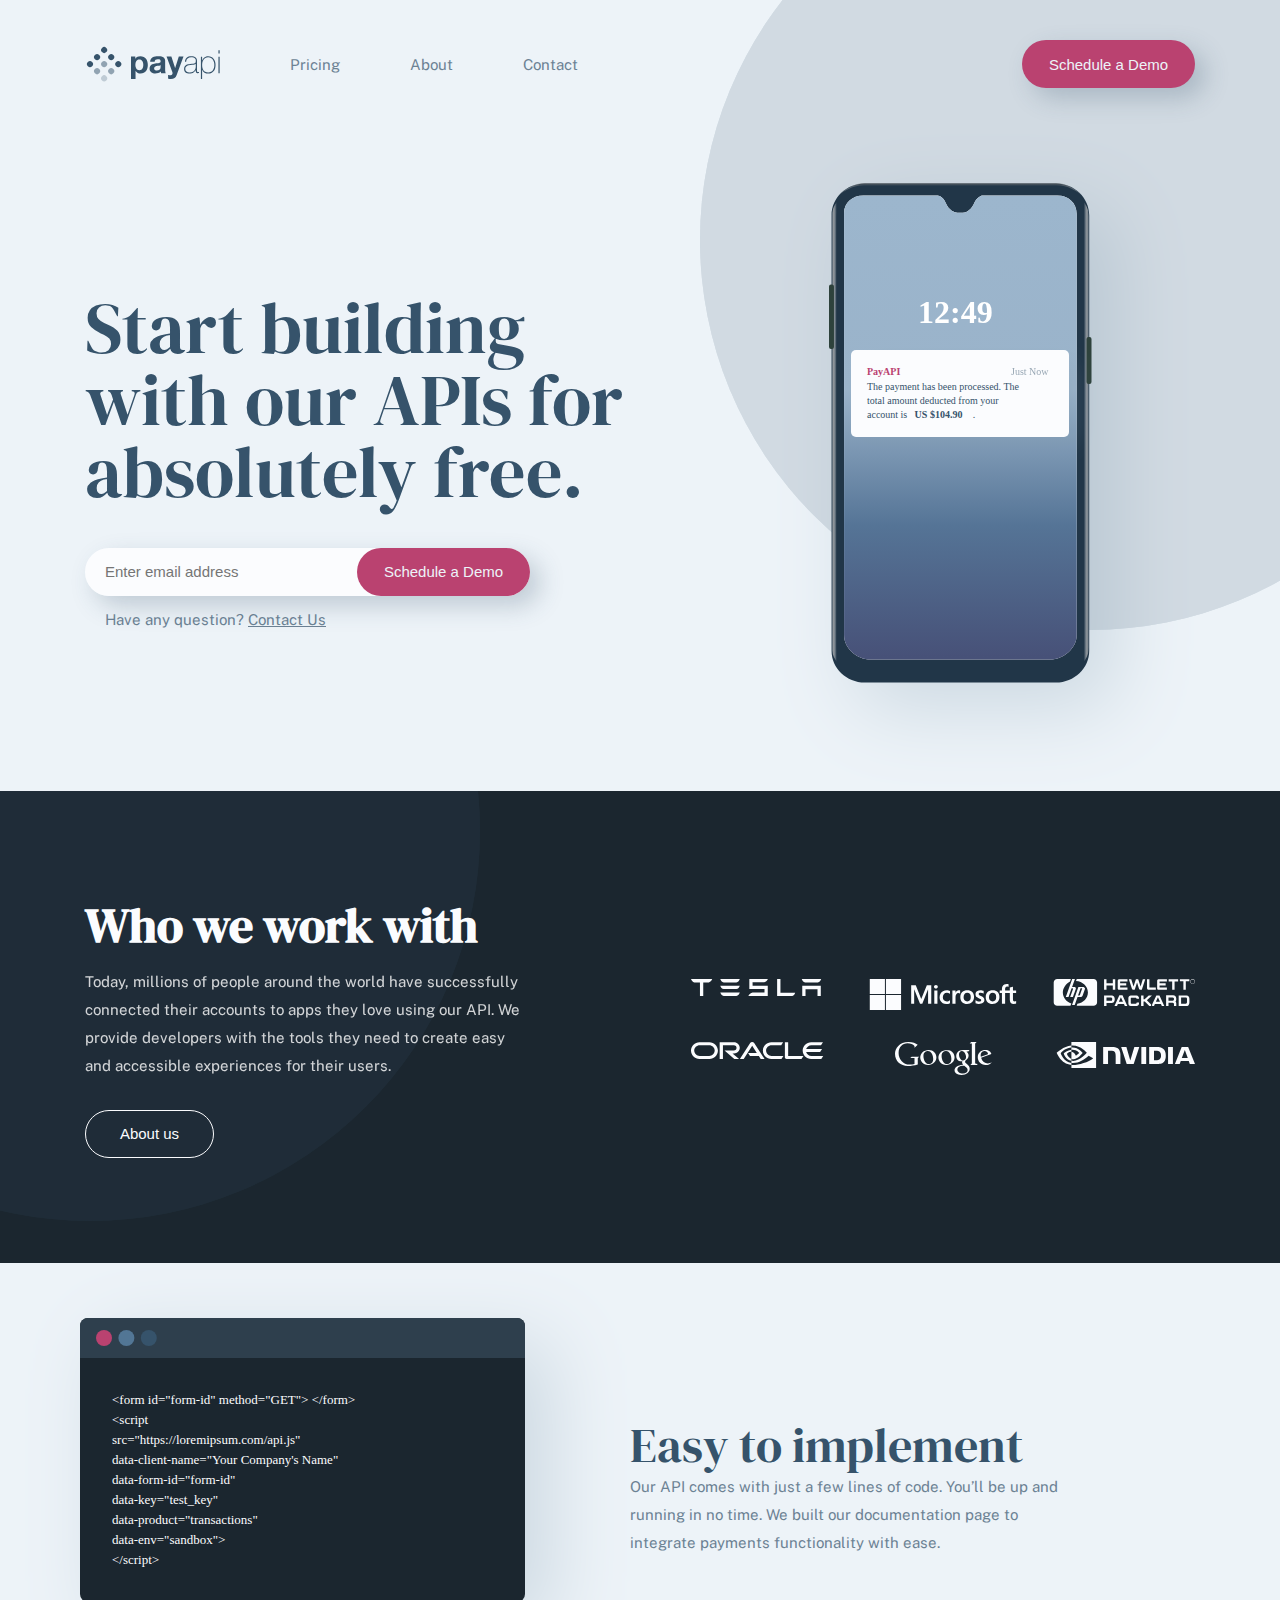
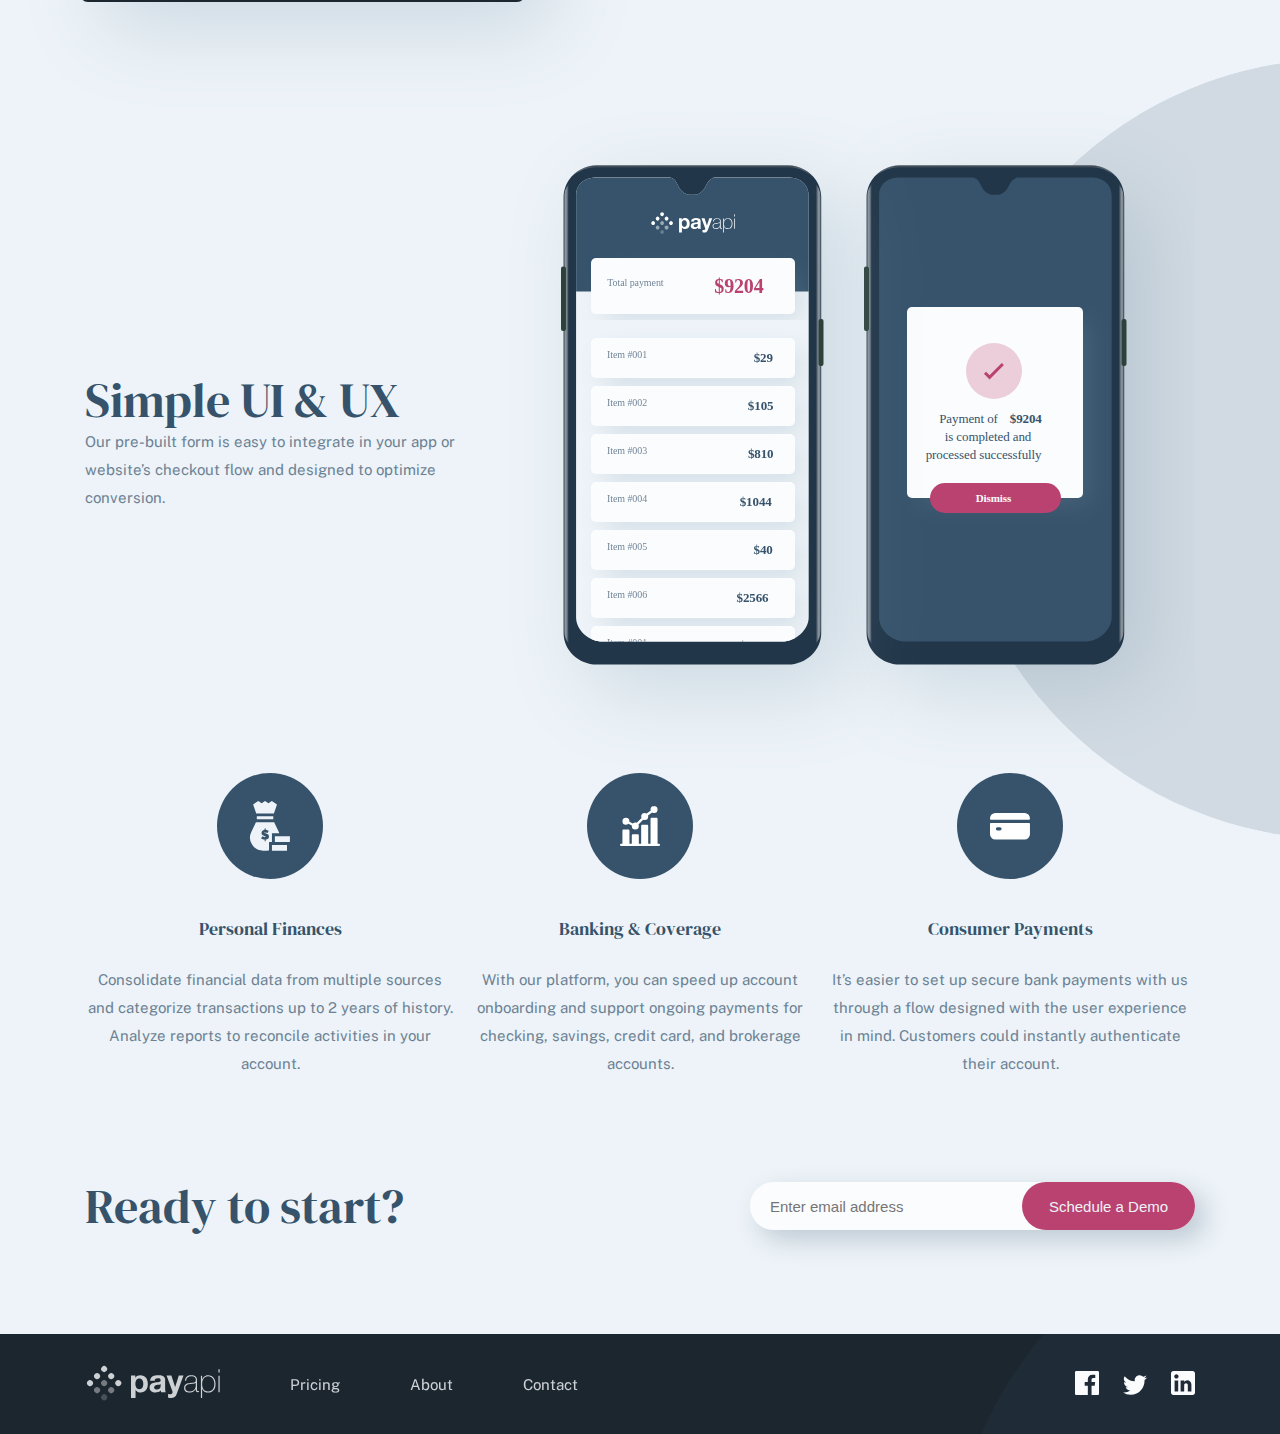
==== index.html @ 38588c0a "latest commit" ====
<!DOCTYPE html>
<html lang="en">
  <head>
    <meta charset="UTF-8" />
    <meta name="viewport" content="width=device-width, initial-scale=1.0" />

    <link rel="icon" type="image/png" sizes="32x32" href="favicon-32x32.png" />
    <link rel="stylesheet" href="index.css">

    <link rel="preconnect" href="https://fonts.gstatic.com">
    <link href="https://fonts.googleapis.com/css2?family=DM+Serif+Display&family=Public+Sans:wght@400;600&display=swap"
        rel="stylesheet">
    <link rel="stylesheet" href="https://pro.fontawesome.com/releases/v5.10.0/css/all.css"
        integrity="sha384-AYmEC3Yw5cVb3ZcuHtOA93w35dYTsvhLPVnYs9eStHfGJvOvKxVfELGroGkvsg+p" crossorigin="anonymous" />

    <title>Frontend Mentor | PayAPI Website Challenge</title>
  </head>
  <body>
    <header>
      <div class="navbar">
        <div class="container">
          <figure class="logo-img">
            <a href="index.html"><img src="/shared/desktop/logo.svg" alt="Payapi logo icon"></a>
          </figure>
          <div class="menu" id="menu">
            <nav>
              <ul>
                <li><a href="pricing.html">Pricing</a></li>
                <li><a href="about.html">About</a></li>
                <li><a href="contact.html">Contact</a></li>
              </ul>
            </nav>
            <button class="schedule-button">Schedule a Demo</button>
          </div>
          <div class="menu-button" id="menu-button"></div>
        </div>
      </div>
      <section class="hero">
        <div class="container">
          <div class="hero-text">
            <h1>Start building with our APIs for absolutely free.</h1>
            <div class="schedule-form">
              <input type="email" name="email-schedule" id="header-email-schedule-input" placeholder="Enter email address">
              <button class="schedule-button">Schedule a Demo</button>
            </div>
            <small>Have any question? <a href="contact.html">Contact Us</a></small>
          </div>
          <picture class="mobile-mockup-hero">
            <img src="/home/desktop/illustration-phone-mockup.svg">
          </picture>
        </div>
      </section>
    </header>
    <section class="references">
      <div class="container">
        <div class="references-description">
          <h2>Who we work with</h2>
          <p>
            Today, millions of people around the world have successfully connected
            their accounts to apps they love using our API. We provide developers
            with the tools they need to create easy and accessible experiences
            for their users.
          </p>
          <button class="about-us-button">
            About us
          </button>
        </div>
        <div class="enterprises-logos-container">
          <svg class="tesla-icon" width="131" height="17" xmlns="http://www.w3.org/2000/svg"><path d="M89.447.047v13.628h14.74c-.375 1.405-1.264 2.623-2.902 3.325h-15.16V.047h3.322zm-12.588 0c-.374 1.452-1.825 2.81-3.603 3.325H61.558l.047 3.372h15.16V17H57.347c.796-1.64 2.387-2.904 4.259-3.419H73.49V10.07H58.33V.047zM21.196 0v.047c-.371 1.503-1.623 2.912-3.386 3.381h-5.287l-.279.094V17H8.951V3.522l-.278-.094H3.386C1.67 3.052.37 1.55 0 .047L21.196 0zm108.586 6.744V17h-3.275v-6.837h-11.98V17h-3.275V6.744h18.53zM48.783 13.58c-.327 1.499-1.637 3.091-3.416 3.419H32.733c-1.778-.328-3.088-1.92-3.462-3.419zm0-6.884c-.327 1.499-1.637 3.09-3.416 3.419H32.733c-1.778-.375-3.088-1.92-3.462-3.419zM130.203 0c-.374 1.499-1.637 3.09-3.416 3.419h-12.634c-1.731-.375-3.041-1.92-3.416-3.419zm-81.42 0c-.327 1.499-1.637 3.09-3.416 3.419H32.733c-1.778-.375-3.088-1.92-3.462-3.419z" fill="#36536B" fill-rule="nonzero"/></svg>
          <svg width="148" height="31" xmlns="http://www.w3.org/2000/svg"><path class="logo" d="M15.922 16v15H.782V16h15.14zm16.149 0v15H16.93V16h15.14zm79.549-4.777c.457 0 .983.054 1.562.16.582.107 1.061.238 1.425.392l.05.021v2.858l-.13-.087a5.195 5.195 0 00-1.403-.642 5.593 5.593 0 00-1.607-.244c-.57 0-1.023.127-1.35.376-.323.248-.48.554-.48.936 0 .432.127.772.378 1.013.261.25.894.574 1.881.965 1.24.493 2.128 1.05 2.64 1.659.516.612.777 1.372.777 2.258 0 1.228-.486 2.232-1.444 2.985-.953.748-2.258 1.127-3.88 1.127-.525 0-1.13-.07-1.795-.205-.667-.135-1.232-.308-1.681-.512l-.049-.022v-3.014l.132.094a6.547 6.547 0 001.776.888c.639.208 1.222.313 1.733.313 1.38 0 2.05-.43 2.05-1.313 0-.31-.067-.561-.197-.745-.134-.187-.371-.38-.706-.572-.342-.195-.88-.443-1.603-.736-.86-.365-1.508-.723-1.928-1.065a3.28 3.28 0 01-.948-1.221c-.204-.465-.308-1.013-.308-1.63 0-1.187.482-2.168 1.431-2.916.944-.744 2.18-1.12 3.674-1.12zM137.763 5c.734 0 1.327.078 1.762.232l.055.02v2.656l-.117-.052a3.424 3.424 0 00-1.379-.31c-.623 0-1.111.198-1.453.586-.344.394-.519.983-.519 1.753v1.655h4.704V8.57l.059-.018 2.98-.9.106-.032v3.92h3.173v2.521h-3.172v6.205c0 .795.144 1.364.43 1.689.281.322.735.485 1.35.485.162 0 .373-.035.626-.105.25-.069.465-.161.637-.274l.13-.084v2.544l-.042.025c-.19.106-.51.206-.981.306a6.562 6.562 0 01-1.347.148c-2.62 0-3.95-1.409-3.95-4.189v-6.75h-4.703v10.622h-3.171V14.06h-2.21V11.54h2.21V9.72c0-.913.204-1.739.607-2.454a4.246 4.246 0 011.716-1.673c.733-.394 1.574-.593 2.5-.593zm-13.973 6.223c2.07 0 3.71.608 4.877 1.806 1.166 1.198 1.757 2.865 1.757 4.955 0 2.116-.63 3.833-1.873 5.102-1.243 1.27-2.953 1.913-5.082 1.913-2.043 0-3.694-.61-4.907-1.817-1.214-1.206-1.829-2.86-1.829-4.919 0-2.166.63-3.9 1.873-5.152 1.244-1.253 2.988-1.888 5.184-1.888zm-25.402 0c2.069 0 3.71.608 4.876 1.806 1.166 1.198 1.758 2.865 1.758 4.955 0 2.116-.63 3.833-1.873 5.102-1.243 1.27-2.953 1.913-5.082 1.913-2.043 0-3.694-.61-4.907-1.817-1.214-1.206-1.83-2.86-1.83-4.919 0-2.166.631-3.9 1.874-5.152 1.243-1.253 2.988-1.888 5.184-1.888zm-20.614 0c.56 0 1.148.062 1.75.186.606.123 1.093.286 1.45.483l.043.024V14.9l-.132-.094c-.95-.68-1.953-1.023-2.982-1.023-1.204 0-2.193.402-2.939 1.196-.748.797-1.127 1.876-1.127 3.208 0 1.324.364 2.376 1.082 3.126.716.748 1.703 1.128 2.932 1.128.443 0 .947-.097 1.501-.287a5.917 5.917 0 001.533-.788l.132-.095v2.833l-.042.023c-1.019.58-2.29.873-3.779.873-1.276 0-2.428-.277-3.425-.822a5.855 5.855 0 01-2.344-2.339c-.557-1.004-.839-2.144-.839-3.385 0-1.418.291-2.69.863-3.777a6.127 6.127 0 012.513-2.55c1.09-.6 2.372-.904 3.81-.904zm12.076.089c.523 0 .935.062 1.227.184l.05.021v3.117l-.13-.094c-.146-.103-.392-.201-.731-.292a3.724 3.724 0 00-.942-.136c-.833 0-1.515.355-2.026 1.056-.519.71-.781 1.648-.781 2.792v6.723h-3.133V11.54h3.133v2.276h.033c.293-.739.675-1.331 1.205-1.763a3.236 3.236 0 012.095-.741zm-21.42.228v13.143h-3.132V11.54h3.133zM46.77 6.343l5.458 13.622 5.624-13.622h4.425v18.34H59.08V10.57h-.103l-5.674 14.113h-2.267l-5.764-14.114h-.103v14.114h-3.005V6.343h4.605zm76.854 7.44c-1.134 0-2.033.382-2.673 1.136-.643.759-.97 1.85-.97 3.243 0 1.351.327 2.414.97 3.16.64.742 1.547 1.119 2.698 1.119 1.158 0 2.044-.37 2.633-1.098.593-.733.894-1.83.894-3.257 0-1.41-.32-2.492-.95-3.217-.627-.72-1.503-1.086-2.602-1.086zm-25.402 0c-1.134 0-2.033.382-2.672 1.136-.644.759-.97 1.85-.97 3.243 0 1.351.325 2.414.969 3.16.64.742 1.547 1.119 2.698 1.119 1.158 0 2.044-.37 2.632-1.098.594-.733.894-1.83.894-3.257 0-1.41-.32-2.492-.95-3.217-.627-.72-1.502-1.086-2.601-1.086zM15.922 0v15H.782V0h15.14zM32.07 0v15H16.93V0h15.14zm34.825 5.941c.543 0 1.001.178 1.362.53.362.353.546.782.546 1.276 0 .503-.189.929-.56 1.264-.37.334-.823.503-1.347.503-.525 0-.976-.17-1.341-.503a1.646 1.646 0 01-.554-1.264c0-.512.189-.945.56-1.29.369-.343.819-.516 1.334-.516z" fill="#36536B" fill-rule="nonzero"/></svg>
          <svg width="142" height="27" xmlns="http://www.w3.org/2000/svg"><path d="M69.493 16.373L74.305 27h-2.478l-.868-1.923h-6.086L64.015 27h-2.572l4.907-10.627h3.143zm50.612 0c1.715 0 3.191 1.202 3.191 3.366 0 1.923-.38 2.644-.953 3.126.762.384.953 1.297.953 1.922v2.211h-2.286v-1.922c0-.433-.477-1.203-1.43-1.203h-4.095V27h-2.382V16.373zm-29.566.01v3.984h1.046l4.138-3.984h3.234l-5.09 4.991 4.233 4.224v1.392h-1.808l-4.517-4.416H90.54v4.416h-2.427V16.383h2.427zm-31.815.006c1.282 0 3.04.815 3.04 3.835 0 2.973-1.616 3.787-3.041 3.787h-5.226v2.973h-2.423V16.389zm74.75.002c1.995 0 2.945 1.39 2.945 3.259v3.237c-.012 1.508-.265 4.094-2.992 4.094h-7.74v-10.59zm-26.99.003l4.797 10.585h-2.47l-.865-1.916h-6.067l-.854 1.916h-1.899v-1.485l4.225-9.1h3.133zm-22.863.006c1.518.047 2.418 1.627 2.418 2.536v.908H83.62c-.049-.479-.475-1.195-.854-1.195h-4.175c-.947 0-.805.956-.805.956v4.21c0 .766.474.957.759.957h4.126c.9 0 .997-.765.997-1.244h2.37v.957c0 1.58-1.09 2.488-2.417 2.488h-5.787c-1.803 0-2.467-1.388-2.467-2.488v-5.598c0-1.195 1.28-2.487 2.419-2.487zM40.52 0c1.97 0 3.567 1.58 3.567 3.57v19.72a3.6 3.6 0 01-1.046 2.539 3.537 3.537 0 01-2.52 1.044H23.662l.718-2.17c5.98-.888 10.545-5.597 10.545-11.273 0-6.106-5.283-11.094-11.929-11.409L23.76 0h16.76zM17.886 0l-.855 2.4c-4.115 2.205-7.199 6.638-7.199 11.03 0 4.998 3.55 9.408 8.488 11.01l-.861 2.433H4.252c-1.965 0-3.558-1.625-3.558-3.61V3.598C.693 1.614 2.285.004 4.252.001h13.634zm11.91 7.902c1.328 0 2.705.698 1.993 2.605l-2.041 5.677c-.38 1.07-.712 1.815-2.706 1.815h-2.495L21.727 26H19.02l6.36-18.098zm103.062 10.694h-4.75v6.18h4.56c.854 0 1.329-.814 1.329-1.724v-3.02c.049-.669-.426-1.436-1.14-1.436zm-64.937-.252l-2.048 4.52h4.049l-2.001-4.52zm36.997.014l-2.042 4.502h4.074l-2.032-4.502zm-46.907.236h-4.514v3.212h4.656c1.046 0 1.046-1.102 1.046-1.581v-.07c-.003-.512-.054-1.56-1.188-1.56zm61.568-.009h-4.095v3.077h4.382c.905 0 1.143-1.106 1.143-1.634 0-.53-.238-1.443-1.43-1.443zM21.934 0l-2.838 7.947h1.609c1.655 0 2.507.696 2.081 2.086-.426 1.39-2.838 7.969-2.838 7.969h-2.79l2.79-7.784c.094-.464.094-.88-.472-.88h-.852l-3.121 8.664h-2.697V18L19.191 0h2.743zM28.8 9.298h-1.187l-2.574 7.305h1.197c.475 0 .712-.512.76-.791.003-.017.012-.051.028-.102l.063-.198c.146-.442.447-1.301.77-2.213l.177-.5c.505-1.419 1.003-2.803 1.003-2.803.142-.372.19-.698-.237-.698zM78.28.156l2.241 7.264L82.904.204h2.287l2.382 7.216 2.24-7.264h2.43l-3.43 10.632h-1.43c-.715-.001-1.405-1.083-1.549-1.612L84.048 3.62l-2.335 7.168h-1.477c-.715 0-1.335-1.106-1.478-1.635L75.85.156h2.43zm58.079.002V2.37h-3.548v8.413h-2.428V2.37h-3.5V.158h9.476zM74.48.167v2.21h-7.325v1.968h6.088v2.208h-6.088v2.016h7.325v2.207h-8.228c-.952 0-1.522-.768-1.522-1.392V1.751c0-.96.57-1.584 1.664-1.584h8.086zm50.658-.002v2.21h-3.545v8.401h-2.425V2.375h-3.497V.165h9.467zm-11.244.006v2.206h-7.32v1.967h6.084V6.55h-6.084v2.015h7.32v2.206h-8.223c-.952 0-1.522-.767-1.522-1.391V1.755c0-.96.57-1.584 1.664-1.584h8.08zM53.497.174v4.17h6.319V.175h2.423v10.595h-2.423v-4.22h-6.32v4.22h-2.422V.174h2.423zm42.929.004V8.56h6.41v2.204h-7.123c-1.092 0-1.71-.766-1.71-1.58V.177h2.423zm43.216-.084c.627-.01 1.23.24 1.669.692.458.462.689 1.021.689 1.677.01.634-.24 1.243-.69 1.686a2.26 2.26 0 01-1.668.699 2.244 2.244 0 01-1.665-.699 2.317 2.317 0 01-.683-1.686 2.3 2.3 0 01.69-1.677 2.255 2.255 0 011.658-.692zm.001.32c-.56 0-1.036.2-1.431.602-.394.399-.59.881-.59 1.446-.01.546.202 1.073.587 1.457a1.93 1.93 0 001.433.602c.54.009 1.06-.21 1.434-.602.394-.402.59-.887.59-1.457 0-.565-.196-1.047-.59-1.446a1.941 1.941 0 00-1.433-.602z" fill="#36536B" fill-rule="nonzero"/></svg>
          <svg class="oracle-icon" width="133" height="17" xmlns="http://www.w3.org/2000/svg"><path d="M57.081 11.06h8.737l-4.62-7.351-8.479 13.29h-3.858L59.174 1.036A2.445 2.445 0 0161.198 0c.802 0 1.55.376 1.984 1.008L73.536 17h-3.859l-1.82-2.97H59.01l-1.93-2.97zm40.084 2.97V.16h-3.274v15.226c0 .417.163.82.475 1.129.313.309.734.484 1.196.484h14.933l1.93-2.97h-15.26zM42.99 11.543c3.18 0 5.762-2.54 5.762-5.684 0-3.145-2.582-5.698-5.762-5.698H28.665V17h3.273V3.131h10.835a2.734 2.734 0 012.745 2.729 2.733 2.733 0 01-2.745 2.727l-9.231-.013L43.317 17h4.756l-6.577-5.456h1.495zM8.514 17C3.814 17 0 13.237 0 8.587S3.814.161 8.514.161h9.896c4.701 0 8.513 3.776 8.513 8.426S23.11 17 18.41 17H8.514zm9.676-2.97c3.045 0 5.512-2.433 5.512-5.443s-2.467-5.456-5.512-5.456H8.733c-3.044 0-5.511 2.446-5.511 5.456 0 3.01 2.467 5.443 5.511 5.443h9.457zM80.37 17c-4.7 0-8.519-3.763-8.519-8.413S75.67.161 80.371.161h11.754l-1.917 2.97h-9.62c-3.043 0-5.516 2.446-5.516 5.456 0 3.01 2.473 5.443 5.516 5.443h11.808L90.466 17H80.371zm40.044-2.97c-2.513 0-4.647-1.666-5.299-3.965h13.996l1.929-2.97h-15.925c.652-2.284 2.786-3.964 5.3-3.964h9.606l1.943-2.97h-11.767c-4.702 0-8.52 3.776-8.52 8.426s3.818 8.412 8.52 8.412h10.096l1.929-2.97h-11.808z" fill="#36536B" fill-rule="nonzero"/></svg>
          <svg class="google-icon" width="97" height="33" xmlns="http://www.w3.org/2000/svg"><path d="M74.618 8l-1.331 1.376h-1.77c1.45 1.274 2.086 2.635 2.086 4.217 0 2.306-1.259 3.462-2.15 4.243-.163.15-.598.462-.85.736-.142.168-.531.613-.531 1.285 0 .47.151.869.931 1.496 2.654 2.055 3.702 3.246 3.702 5.42 0 3.085-2.836 6.227-8.313 6.227-4.625 0-6.827-2.338-6.827-4.714 0-2.713 2.434-5.238 8.49-5.619-.64-.75-.942-1.237-.942-2.104.001-.589.244-1.197.244-1.197h-.89c-3.52 0-5.226-2.777-5.226-5.238C61.241 10.895 63.635 8 68.06 8h6.558zM68.59 23.664c-4.543.065-6.2 1.836-6.2 3.894 0 2.485 2.417 4.006 5.579 4.006 2.88 0 4.658-1.554 4.658-3.535 0-1.442-.808-2.25-2.103-3.31-.557-.439-1.353-1.027-1.353-1.027s-.243-.028-.58-.028zM13.512 0c4.22 0 7.172 1.284 9.21 2.636L19.5 5.794V3.891c-1.719-1.527-3.64-2.623-6.942-2.623-5.219 0-8.96 3.966-8.96 9.621 0 5.766 4.136 11.67 11.172 11.67 1.736 0 3.406-.23 4.729-.646V16.08h-4.24l1.42-1.38h7.56l-1.113 1.09c-.206.186-.344.398-.344.706v6.027C19.25 23.485 16.197 24 12.757 24 5.66 24 .015 19.425.015 11.83.015 6.492 4.249 0 13.512 0zm20.227 8c4.6.001 7.658 3.606 7.658 7.318 0 3.985-3.129 7.682-8.23 7.682-5.302 0-7.919-4.014-7.919-7.394C25.248 11.69 28.497 8 33.74 8zm47.873-8l-1.16 1.14a.878.878 0 00-.306.69v19.09c0 .41.295.831.79.89l1.844.227-.98.963h-6.425l1.177-1.154c.193-.197.283-.388.283-.669V1.403h-2.13L76.132 0h5.48zm8.66 8c3.852 0 5.528 1.987 6.123 3.96L86.1 15.833c.983 3.597 3.792 5.554 6.706 5.554 1.534 0 2.688-.436 4.103-1.1-.75.933-1.776 1.676-2.844 2.134-.995.425-2.057.579-3.346.579-5.172 0-7.94-3.978-7.94-7.798C82.78 10.576 86.638 8 90.27 8zM51.906 8c4.6.001 7.658 3.606 7.658 7.318 0 3.985-3.13 7.682-8.23 7.682-5.302 0-7.919-4.014-7.919-7.394C43.416 11.69 46.665 8 51.907 8zM32.87 9.076c-.6 0-1.514.114-2.49.715-1.194.802-1.952 1.891-1.952 4.122 0 2.24.79 4.533 1.597 5.766.918 1.34 2.143 2.36 3.897 2.36h.069c.684-.015 4.221-.29 4.221-5.017 0-3.308-1.646-7.946-5.342-7.946zm18.168 0c-.6 0-1.515.114-2.49.715-1.194.802-1.952 1.891-1.952 4.122 0 2.24.79 4.533 1.597 5.766.917 1.34 2.143 2.36 3.897 2.36h.069c.684-.015 4.221-.29 4.221-5.017 0-3.308-1.646-7.946-5.342-7.946zm15.801-.047c-1.547 0-2.848 1.2-2.848 3.458 0 2.5 1.17 4.603 2.348 5.392.53.375 1.157.526 1.68.526 1.067 0 3.04-.718 3.04-3.344 0-2.432-1.254-4.398-2.039-5.13-.708-.609-1.378-.902-2.18-.902zm22.758.03c-1.288 0-3.9.898-3.9 4.26 0 .801.172 1.543.172 1.543l6.328-2.382c.503-.185.758-.384.758-.762 0-1.168-1.41-2.66-3.358-2.66z" fill="#36536B" fill-rule="nonzero"/></svg>
          <svg width="139" height="26" xmlns="http://www.w3.org/2000/svg"><path d="M40.086 0v26H15.427v-3.053c.522.058 1.043.087 1.594.087 5.708 0 15.777-2.908 20.095-6.525-.638-.637-3.724-2.098-4.477-2.706-4.55 3.907-9.243 7.22-15.734 7.22-.493 0-1-.044-1.492-.101v-2.17c.594.1 1.188.158 1.796.158 6.969 0 13.662-8.13 13.662-8.13s-5.838-7.626-14.777-7.322l-.696.043V0h24.688zM15.413 3.501l-.001 1.909-.014.001v.001l-.37.034c-6.73.69-10.15 5.567-10.275 5.748-.003.005 2.706 8.744 10.645 9.728v2.025C4.576 21.934.722 10.794.722 10.794s6.81-6.656 14.69-7.293zM90.19 5.03V22h-4.854V5.029h4.854zm9.78 0c3.876 0 6.47.46 8.249 2.833 1.005 1.323 1.574 3.452 1.574 5.84 0 2.603-.67 4.99-1.72 6.069C106.6 21.31 105.23 22 101.033 22h-7.87V5.029zm-29.558 0l3.877 13.447L78.341 5.03h4.955L77.699 22h-6.995L65.165 5.029h5.247zm46.508 0V22h-4.854V5.029h4.854zM56.07 5c4.16.03 8.351 1.013 8.351 7.607v9.378h-4.751v-7.752c0-2.374-.306-3.682-1.079-4.488-.597-.633-1.472-.935-2.725-.935l-3.819-.014v13.189h-4.897V5zm76.094.028L139 21.97h-5.203l-1.02-2.991h-8.016l-1.079 3.006h-4.78l6.777-16.957h6.486zM15.398 7.755v2.026h-.014c-2.507-.304-4.477 2.04-4.477 2.04l.008.027c.106.351 1.272 3.978 4.483 5.066v1.852c-5.998-1.071-7.664-7.307-7.664-7.307l.07-.074.089-.089c.663-.656 3.376-3.091 7.505-3.54zm84.659.956h-2.084v9.65h2.084c3.031 0 4.984-1.352 4.984-4.832 0-3.48-1.953-4.818-4.984-4.818zm-73.315 2.198l-.019.027-.099.131c-.743.976-4.891 6.15-9.313 6.15-.652 0-1.29-.1-1.898-.303V9.795c2.506.304 3.013 1.404 4.506 3.907l3.346-2.807s-2.448-3.198-6.563-3.198a9.832 9.832 0 00-1.304.058V5.412h.015l-.001-.002.334-.019c.116-.005.232-.009.348-.009 6.432-.202 10.648 5.527 10.648 5.527zm102.085-2.788l-3.032 7.94h5.976l-2.944-7.94z" fill="#36536B" fill-rule="nonzero"/></svg>
        </div>
      </div>
    </section>
    <main>
      <div class="container">
        <div class="easy-to-implement-container">
          <figure class="easy-to-implement-img">
            <img  class="easy-to-implement-img" src="/home/desktop/illustration-easy-to-implement.svg">
          </figure>
          <div class="easy-to-implement-description">
            <h2>Easy to implement</h2>
            <p>
              Our API comes with just a few lines of code. You’ll be up and running in
              no time. We built our documentation page to integrate payments functionality
              with ease.
            </p>
          </div>
        </div>
        <div class="simple-ui-container">
          <div class="simple-ui-description">
            <h2>
              Simple UI & UX
            </h2>
            <p>
              Our pre-built form is easy to integrate in your app or website’s checkout
              flow and designed to optimize conversion.
            </p>
          </div>
          <figure class="simple-ui-img">
            <img src="/home/desktop/illustration-simple-ui.svg">
          </figure>
        </div>
        <div class="perks-container">
          <div class="perk">
            <img src="/home/desktop/icon-personal-finances.svg">
            <h3><small>Personal Finances</small></h3>
            <p>
              Consolidate financial data from multiple sources and categorize transactions up to
              2 years of history. Analyze reports to reconcile activities in your account.
            </p>
          </div>
          <div class="perk">
            <img src="/home/desktop/icon-banking-and-coverage.svg">
            <h3><small>Banking & Coverage</small></h3>
            <p>
              With our platform, you can speed up account onboarding and support ongoing payments
              for checking, savings, credit card, and brokerage accounts.
            </p>
          </div>
          <div class="perk">
            <img src="/home/desktop/icon-consumer-payments.svg">
            <h3><small>Consumer Payments</small></h3>
            <p>
              It’s easier to set up secure bank payments with us through a flow designed with the
              user experience in mind. Customers could instantly authenticate their account.
            </p>
          </div>
        </div>
        <div class="ready-to-start-container">
          <h2>
            Ready to start?
          </h2>
          <div class="schedule-form">
            <input type="email" name="email-schedule" id="main-email-schedule-input" placeholder="Enter email address">
            <button class="schedule-button">Schedule a Demo</button>
          </div>
        </div>
      </div>
    </main>
    <footer>
      <div class="container">
        <a href="index.html"><svg width="135" height="38" xmlns="http://www.w3.org/2000/svg"><g fill="#36536B" fill-rule="evenodd"><path d="M50.544 33.934v-7.84h.064a5.36 5.36 0 002.128 1.84c.864.416 1.808.624 2.832.624 1.216 0 2.277-.235 3.184-.704a6.738 6.738 0 002.272-1.888 8.147 8.147 0 001.36-2.72 11.37 11.37 0 00.448-3.2c0-1.173-.15-2.299-.448-3.376-.299-1.077-.757-2.021-1.376-2.832a6.937 6.937 0 00-2.336-1.952c-.939-.49-2.059-.736-3.36-.736-1.024 0-1.963.203-2.816.608-.853.405-1.557 1.056-2.112 1.952h-.064v-2.112H46v22.336h4.544zm3.808-8.768c-.725 0-1.344-.15-1.856-.448a3.595 3.595 0 01-1.232-1.168 5.044 5.044 0 01-.672-1.68 9.192 9.192 0 01-.208-1.952c0-.683.064-1.344.192-1.984a4.98 4.98 0 01.656-1.696c.31-.49.715-.89 1.216-1.2.501-.31 1.125-.464 1.872-.464.725 0 1.339.155 1.84.464.501.31.912.715 1.232 1.216.32.501.55 1.072.688 1.712.139.64.208 1.29.208 1.952 0 .661-.064 1.312-.192 1.952-.128.64-.347 1.2-.656 1.68-.31.48-.715.87-1.216 1.168-.501.299-1.125.448-1.872.448zm15.882 3.392c1.024 0 2.027-.15 3.008-.448a5.921 5.921 0 002.56-1.568 6.52 6.52 0 00.32 1.6h4.608c-.213-.341-.363-.853-.448-1.536a17.288 17.288 0 01-.128-2.144v-8.608c0-1.003-.224-1.808-.672-2.416a4.603 4.603 0 00-1.728-1.424 7.733 7.733 0 00-2.336-.688 18.543 18.543 0 00-2.528-.176c-.917 0-1.83.09-2.736.272a7.809 7.809 0 00-2.448.912 5.448 5.448 0 00-1.792 1.696c-.47.704-.736 1.59-.8 2.656h4.544c.085-.896.384-1.536.896-1.92.512-.384 1.216-.576 2.112-.576.405 0 .784.027 1.136.08.352.053.661.16.928.32s.48.384.64.672c.16.288.24.677.24 1.168.021.47-.117.827-.416 1.072-.299.245-.704.432-1.216.56-.512.128-1.099.224-1.76.288-.661.064-1.333.15-2.016.256-.683.107-1.36.25-2.032.432a5.735 5.735 0 00-1.792.816c-.523.363-.95.848-1.28 1.456-.33.608-.496 1.381-.496 2.32 0 .853.144 1.59.432 2.208a4.17 4.17 0 001.2 1.536c.512.405 1.11.704 1.792.896a8.127 8.127 0 002.208.288zm1.696-3.008c-.363 0-.715-.032-1.056-.096a2.566 2.566 0 01-.896-.336 1.717 1.717 0 01-.608-.656c-.15-.277-.224-.619-.224-1.024 0-.427.075-.779.224-1.056.15-.277.347-.507.592-.688a2.98 2.98 0 01.864-.432c.33-.107.667-.192 1.008-.256.363-.064.725-.117 1.088-.16.363-.043.71-.096 1.04-.16.33-.064.64-.144.928-.24.288-.096.528-.23.72-.4v1.696c0 .256-.027.597-.08 1.024a3.428 3.428 0 01-.432 1.264c-.235.416-.597.773-1.088 1.072-.49.299-1.184.448-2.08.448zm13.962 8.384c1.557 0 2.773-.288 3.648-.864.874-.576 1.557-1.536 2.048-2.88L98.5 11.598h-4.704L90.18 22.926h-.064l-3.744-11.328H81.54l5.792 15.52c.128.32.192.661.192 1.024 0 .49-.144.939-.432 1.344-.288.405-.731.64-1.328.704-.448.021-.896.01-1.344-.032-.448-.043-.886-.085-1.312-.128v3.744c.469.043.933.08 1.392.112.458.032.922.048 1.392.048zm18.698-5.408c.789 0 1.514-.096 2.176-.288a6.581 6.581 0 001.776-.8c.522-.341.965-.73 1.328-1.168.362-.437.64-.901.832-1.392h.064v.864c0 .341.026.656.08.944.053.288.154.539.304.752.149.213.368.384.656.512.288.128.677.192 1.168.192.34 0 .672-.043.992-.128V26.99a5.835 5.835 0 01-.896.096c-.278 0-.491-.059-.64-.176a.961.961 0 01-.32-.464 2.357 2.357 0 01-.112-.64c-.011-.235-.016-.47-.016-.704v-9.568c0-1.259-.454-2.277-1.36-3.056-.907-.779-2.352-1.168-4.336-1.168-1.984 0-3.515.453-4.592 1.36-1.078.907-1.66 2.267-1.744 4.08h1.216c.085-1.472.58-2.57 1.488-3.296.906-.725 2.096-1.088 3.568-1.088.832 0 1.536.085 2.112.256.576.17 1.045.405 1.408.704.362.299.629.64.8 1.024.17.384.256.8.256 1.248 0 .576-.032 1.056-.096 1.44a1.64 1.64 0 01-.48.944c-.256.245-.635.437-1.136.576-.502.139-1.19.24-2.064.304l-1.888.16c-.662.064-1.35.17-2.064.32-.715.15-1.366.4-1.952.752a4.367 4.367 0 00-1.456 1.44c-.384.608-.576 1.392-.576 2.352 0 1.579.48 2.747 1.44 3.504.96.757 2.314 1.136 4.064 1.136zm.032-1.056c-1.344 0-2.4-.293-3.168-.88-.768-.587-1.152-1.488-1.152-2.704 0-.768.149-1.392.448-1.872.298-.48.688-.859 1.168-1.136a5.213 5.213 0 011.616-.592 20.778 20.778 0 011.792-.272l2.048-.192a16.93 16.93 0 002.032-.288c.608-.128 1.06-.373 1.36-.736v3.072c0 .213-.06.624-.176 1.232-.118.608-.39 1.237-.816 1.888-.427.65-1.046 1.227-1.856 1.728-.811.501-1.91.752-3.296.752zm12.49 6.56v-9.312h.063c.491 1.344 1.27 2.315 2.336 2.912 1.067.597 2.283.896 3.648.896 1.26 0 2.352-.213 3.28-.64a6.254 6.254 0 002.304-1.776c.608-.757 1.062-1.659 1.36-2.704.3-1.045.448-2.197.448-3.456 0-1.152-.149-2.25-.448-3.296-.298-1.045-.752-1.963-1.36-2.752a6.651 6.651 0 00-2.304-1.888c-.928-.47-2.02-.704-3.28-.704-.896 0-1.69.139-2.384.416a6.39 6.39 0 00-1.776 1.04c-.49.416-.885.87-1.184 1.36-.298.49-.512.939-.64 1.344h-.064v-3.776h-1.216V34.03h1.216zm6.047-6.56c-1.152 0-2.117-.208-2.896-.624a5.008 5.008 0 01-1.856-1.664c-.458-.693-.784-1.493-.976-2.4a13.637 13.637 0 01-.288-2.832c0-.981.107-1.925.32-2.832a7.152 7.152 0 011.04-2.416 5.407 5.407 0 011.872-1.696c.768-.427 1.696-.64 2.784-.64 1.11 0 2.054.219 2.832.656a5.599 5.599 0 011.904 1.728c.491.715.854 1.525 1.088 2.432.235.907.352 1.83.352 2.768 0 1.024-.122 1.99-.368 2.896-.245.907-.618 1.701-1.12 2.384a5.487 5.487 0 01-1.92 1.632c-.778.405-1.7.608-2.768.608zm11.498-18.88V5.294h-1.216V8.59h1.216zm0 19.552V11.694h-1.216v16.448h1.216z" fill-rule="nonzero"/><g><circle transform="rotate(45 19.142 5)" cx="19.142" cy="5" r="3"/><circle transform="rotate(45 26.213 12.071)" cx="26.213" cy="12.071" r="3"/><circle transform="rotate(45 33.284 19.142)" cx="33.284" cy="19.142" r="3"/><circle transform="rotate(45 12.071 12.071)" cx="12.071" cy="12.071" r="3"/><circle opacity=".5" transform="rotate(45 19.142 19.142)" cx="19.142" cy="19.142" r="3"/><circle opacity=".5" transform="rotate(45 26.213 26.213)" cx="26.213" cy="26.213" r="3"/><circle transform="rotate(45 5 19.142)" cx="5" cy="19.142" r="3"/><circle opacity=".5" transform="rotate(45 12.071 26.213)" cx="12.071" cy="26.213" r="3"/><circle opacity=".25" transform="rotate(45 19.142 33.284)" cx="19.142" cy="33.284" r="3"/></g></g></svg></a>      <nav>
          <ul>
            <li><a href="pricing.html">Pricing</a></li>
            <li><a href="about.html">About</a></li>
            <li><a href="contact.html">Contact</a></li>
          </ul>
        </nav>
        <div class="social-links">
          <a class="social-link-icon">
            <svg width="24" height="24" xmlns="http://www.w3.org/2000/svg"><path d="M22.675 0H1.325C.593 0 0 .593 0 1.325v21.351C0 23.407.593 24 1.325 24H12.82v-9.294H9.692v-3.622h3.128V8.413c0-3.1 1.893-4.788 4.659-4.788 1.325 0 2.463.099 2.795.143v3.24l-1.918.001c-1.504 0-1.795.715-1.795 1.763v2.313h3.587l-.467 3.622h-3.12V24h6.116c.73 0 1.323-.593 1.323-1.325V1.325C24 .593 23.407 0 22.675 0z" fill="#FBFCFE" fill-rule="nonzero"/></svg>
          </a>
          <a class="social-link-icon">
            <svg width="24" height="20" xmlns="http://www.w3.org/2000/svg"><path d="M24 2.557a9.83 9.83 0 01-2.828.775A4.932 4.932 0 0023.337.608a9.864 9.864 0 01-3.127 1.195A4.916 4.916 0 0016.616.248c-3.179 0-5.515 2.966-4.797 6.045A13.978 13.978 0 011.671 1.149a4.93 4.93 0 001.523 6.574 4.903 4.903 0 01-2.229-.616c-.054 2.281 1.581 4.415 3.949 4.89a4.935 4.935 0 01-2.224.084 4.928 4.928 0 004.6 3.419A9.9 9.9 0 010 17.54a13.94 13.94 0 007.548 2.212c9.142 0 14.307-7.721 13.995-14.646A10.025 10.025 0 0024 2.557z" fill="#FBFCFE" fill-rule="nonzero"/></svg>
          </a>
          <a class="social-link-icon">
            <svg width="24" height="24" xmlns="http://www.w3.org/2000/svg"><path d="M21.6 0H2.4C1.08 0 0 1.08 0 2.4v19.2C0 22.92 1.08 24 2.4 24h19.2c1.32 0 2.4-1.08 2.4-2.4V2.4C24 1.08 22.92 0 21.6 0zM7.2 20.4H3.6V9.6h3.6v10.8zM5.4 7.56c-1.2 0-2.16-.96-2.16-2.16 0-1.2.96-2.16 2.16-2.16 1.2 0 2.16.96 2.16 2.16 0 1.2-.96 2.16-2.16 2.16zm15 12.84h-3.6v-6.36c0-.96-.84-1.8-1.8-1.8-.96 0-1.8.84-1.8 1.8v6.36H9.6V9.6h3.6v1.44c.6-.96 1.92-1.68 3-1.68 2.28 0 4.2 1.92 4.2 4.2v6.84z" fill="#FFF" fill-rule="nonzero"/></svg>
          </a>
        </div>
      </div>
    </footer>
    <script src="index.js"></script>
  </body>

</html>
---- index.css ----
*{
  margin: 0;
  padding: 0;
  box-sizing: border-box;
}

*:focus {
  outline: none;
}

/* main page */

body {
  font-family: 'Public Sans', sans-serif;
  font-size: 15px;
  background-color: #EDF3F8;
  color: #6c8294;
}

h1,h2,h3,h4 {
  font-family: 'DM Serif Display', serif;
  color: #36536b;
}
h1 small {
  font-size: 56px ;
  font-weight: 350;
}

h3 {
  font-size: 32px;
  font-weight: 300;
}

hr {
  color:rgba(108,130,148, .5) ;
  background-color: rgba(108,130,148,.5) ;
  border-width: 0;
  height: 1px;
}


.container {
  max-width: 1130px;
  padding: 0 10px;
  margin: 0 auto;
  flex: 1;
  display: inherit;
  justify-content: inherit;
  align-items: inherit;
  height: inherit;
  flex-wrap: inherit;
  flex-direction: inherit;
}

header{
  background-image: url("/shared/desktop/bg-pattern-circle.svg");
  background-repeat: no-repeat;
  background-position: calc(50% + 450px) -150px ;
  padding-top: 40px;
}
.navbar{
  display: flex;
  align-items: center;
  height: 48px;
  margin-bottom: 40px;
}

.logo-img {
  height: 38px;
}

.menu {
  width: 100%;
  display: inherit;
  height: inherit;
  align-items: center;
}

nav ul {
  display: flex;
}

li {
  list-style: none;
}

li a {
  text-decoration: none;
  margin-left: 70px;
  color: #6c8294;
}

a:hover {
  color: #36536b;
}

.schedule-button {
  margin-left: auto;
  border: none;
  background-color: #ba4270;
  font-size: 15px;
  color: #EDF3F8;
  height: 48px;
  width: 173px;
  border-radius: 50px;
  box-shadow: 10px 10px 25px rgba(54, 83, 107, .25);
}
.hero {
  display: flex;
  align-items: center;
}
.hero-text {
  max-width: 546px;
}

h1 {
  font-size: 72px;
  color: #36536b;
  font-weight: 400;
  line-height: 72px;
}

.schedule-form {
  width: 445px;
  height: 48px;
  margin-top: 40px;
  margin-bottom: 15px;
  position: relative;
  border-radius: 48px;
  box-shadow: 10px 10px 25px rgba(54, 83, 107, .25);
}

.schedule-form input {
  width: 100%;
  height: 100%;
  border: none;
  border-radius: 48px;
  padding: 0 20px;
  background-color: #fbfcfe;
  font-size: 15px;

}

.schedule-form .schedule-button {
  position: absolute;
  right: 0;
  box-shadow: none;
}

.hero-text small, a {
  color: #6c8294;
  font-size: 15px;
}
.hero-text small {
  margin-left: 20px;
}

.mobile-mockup-hero {
  margin-left: auto;
}

.references {
  background-color: #1B262F;
  color: white;
  height: 472px;
  display: flex;
  align-items: center;
  justify-content: space-between;
  background-image: url("/shared/desktop/bg-pattern-circle.svg");
  background-repeat: no-repeat;
  background-position: calc(50% - 550px) -350px;
}

.references-description {
  width: 445px;

}

h2{
  font-size: 48px;
  line-height: 56px;
}

.references-description h2 {
  color: #fbfcfe;
}

.references-description p {
  line-height: 28px;
  opacity: .8;
  margin: 15px 0 30px;
}

.about-us-button {
  height: 48px;
  width: 129px;
  border: 1px solid #fbfcfe;
  background-color: transparent;
  color: #fbfcfe;
  font-size: 15px;
  border-radius: 48px;
}

.enterprises-logos-container {
  width: auto;
  display: grid;
  grid-template: 1fr 1fr / 1fr 1fr 1fr;
  justify-items: end;
  gap: 30px;
}
.tesla-icon,
.oracle-icon {
  justify-self: start;
}
.google-icon {
  justify-self: center;
}

path {
  fill: #fbfcfe !important;
}
g {
  fill: #fbfcfe;
}

main {
  background-image: url("/shared/desktop/bg-pattern-circle.svg");
  background-repeat: no-repeat;
  background-position: calc(50% + 700px) ;
}

.easy-to-implement-container,
.simple-ui-container{
  display: flex;
  align-items: center;
}

.easy-to-implement-description,
.simple-ui-description{
  width: 445px;
}

main h2{
  font-weight: 350;
}

main p {
  line-height: 28px;
}

.easy-to-implement-img{
  margin-left: -30px;
}

.simple-ui-img {
  overflow: hidden;
}

.simple-ui-img img{
  width: inherit;
}

.perks-container {
  display: grid;
  grid-template-columns: 1fr 1fr 1fr;
}

.perk {
  text-align: center;
}

h3 small {
  font-weight: normal;
  font-size: 18px;
}

h3 {
  margin: 20px 0;
}


.ready-to-start-container {
  display: flex;
  align-items: center;
  justify-content: space-between;
  margin: 100px 0;
}

.ready-to-start-container .schedule-form {
  margin: 0;
}

footer {
  display: flex;
  background-color: #1B262F;
  height: 100px;
  align-items: center;
  background-image: url("/shared/desktop/bg-pattern-circle.svg");
  background-repeat: no-repeat;
  background-position: calc(50% + 700px) 20% ;
}

footer a {
  color: #fbfcfe;
  opacity: .8;
}

footer a:hover {
  color: #fbfcfe;
  opacity: 1;
}

.social-links {
  margin-left: auto;
}

.social-link-icon {
  margin-left: 20px;
  opacity: 1;
  cursor: pointer;
}
.social-links a:hover  path{
  fill:#da6d97 !important;
}

.schedule-form input:focus {
  color: #36536b;
}

.schedule-button:hover {
  background-color: #da6d97;
}

.about-us-button:hover {
  background-color: #fbfcfe;
  color: #1B262F;
}

/* tablet view */

@media screen and (max-width: 1040px){

  .container {
      padding: 0 40px;
      margin: 0;
      width: 100vw;
  }

  header {
      background-size: 150%;
      background-position: center -110vw;
      margin-bottom: 10vw;
  }
  .navbar {
      margin-bottom: 10px;
  }

  li a {
      margin-left: 6vw;
  }

  li:nth-child(1){
      margin-left: 2vw;
  }



  .hero {
      flex-direction: column-reverse;
  }

  .mobile-mockup-hero {
      margin-left: 80px;
      width: 300px;
  }

  .mobile-mockup-hero img {
      width: inherit;
  }

  .hero-text {
      max-width: 600px;
      margin-top: -20px;
      display: flex;
      text-align: center;
      flex-direction: column;
      align-items: center;
  }

  h1 {
      font-size: 48px;
  }

  .hero-text .schedule-form {
      margin: 15px 0;
  }

  .hero-text small {
      margin-left: 0;
  }

  .references {
      height: 615px;
      flex-direction: column-reverse;
      justify-content: space-evenly;
      background-position: center -73vw;
  }

  main {
      background-image: none;
  }

  .references-description {
      text-align: center;
  }

  .easy-to-implement-container {
      flex-direction: column;
  }

  .easy-to-implement-img {
      width: 65vw;
      margin-left: 3vw;
  }

  .easy-to-implement-description,
  .simple-ui-description {
      text-align: center;
      margin-top: -40px;
      margin-bottom: 40px;
      width: 573px;
  }

  .simple-ui-container {
      flex-direction: column-reverse;
  }

  .simple-ui-img {
      width: 60vw;
      margin-left: 6vw;
  }

  .simple-ui-description{
      margin: -20px 0 100px;
  }

  .perks-container {
      gap: 10px;
  }

  .perk img {
      width: 88px;
  }

  h3 {
      margin-top: 30px;
  }

  .ready-to-start-container {
      flex-direction: column;
      height: 130px;
  }

  footer{
      background-position:calc(50% + 400px) 20% ;
  }
}

/* Mobile view */

@media screen and (max-width: 767px){

  .hide-for-mobile {
    display: none;
  }

  @media (min-width: 768px) {
    .hide-for-desktop {
      display: none;
    }
  }

  .container {
      padding: 0 24px;
  }

  header{
      background-position: center -90vw;
      margin-bottom: 60px;
  }

  .menu-button {
      width: 30px;
      height: 30px;
      background-image: url("/shared/mobile/menu.svg");
      background-repeat: no-repeat;
      position: absolute;
      right: 24px;
  }



  header .menu {
      position: fixed;
      background-color: rgb(27, 38, 47);
      background-image: url("/shared/desktop/bg-pattern-circle.svg");
      background-repeat: no-repeat;
      background-position: center -73.5vh;
      top: 0;
      right: -80vw;
      height: 100vh;
      width: 80vw;
      z-index: 1;
      flex-direction: column;
      align-items: center;
      justify-content: start;
  }

  .menu.active {
      right: 0;
  }

  nav {
      height: 150px;
      margin-top: 100px;
  }

   nav ul  {
       height: inherit;
       flex-direction: column;
       align-items:center;
       justify-content: space-evenly;
       margin-top: 20px;

  }

   nav ul li a {
       margin: 0;
       color: #fbfcfe;
       opacity: .8;
   }
  nav ul li a:hover {
      color: #fbfcfe;
      opacity: 1;
  }
  li:nth-child(1){
      margin-left: 0;
  }

   .menu .schedule-button{
       margin: 20px 0 0 0;
   }

   .mobile-mockup-hero {
       width: 200px;
       margin-left: 10vw;
   }

   .hero-text {
       width: 100%;
   }
   h1 {
       font-size: 30px;
       line-height: 36px;
   }

   .schedule-form {
       position: static;
       width: 100%;
   }
  .hero-text .schedule-form {
      margin-bottom: 80px;
  }
   .schedule-form .schedule-button{
       position: static;
       width: 100%;
       margin-top: 15px;
   }

   .schedule-form input {
       height: 48px;
       box-shadow: 10px 10px 25px rgba(54, 83, 107, .25);
   }


   .references{
       background-position: center -170vw;
   }

   .enterprises-logos-container {
       grid-template: 1fr 1fr 1fr /  1fr 1fr;
       gap: 25px;
       justify-items: center;
   }

   .enterprises-logos-container svg {
       transform: scale(0.8);
   }

   .references-description {
       width: 100%;
   }
   h2 {
       font-size: 32px;
       font-weight: 300;
   }

   .easy-to-implement-container {
       margin-top: 50px;
   }

  .easy-to-implement-description,
  .simple-ui-description{
      width: 100%;
      margin-bottom: 40px;
  }

  .easy-to-implement-img,
  .simple-ui-img{
      width: 90vw;
  }



.perks-container {
    grid-template: 1fr 1fr 1fr / 1fr;
    gap: 40px;
}

.ready-to-start-container {
    margin: 80px 0 130px;
    height: auto;
}
.ready-to-start-container .schedule-form {
    margin-top: 20px;
}

footer {
    flex-direction: column;
    justify-content: space-evenly;
    height: 353px;
    background-position: center 50vw;
}

footer nav {
    height: 120px;
}

footer nav ul {
  justify-content: space-between;
}
footer nav,
footer nav ul {
    margin-top: 0;
}

.social-links {
    margin: 0;
}

}
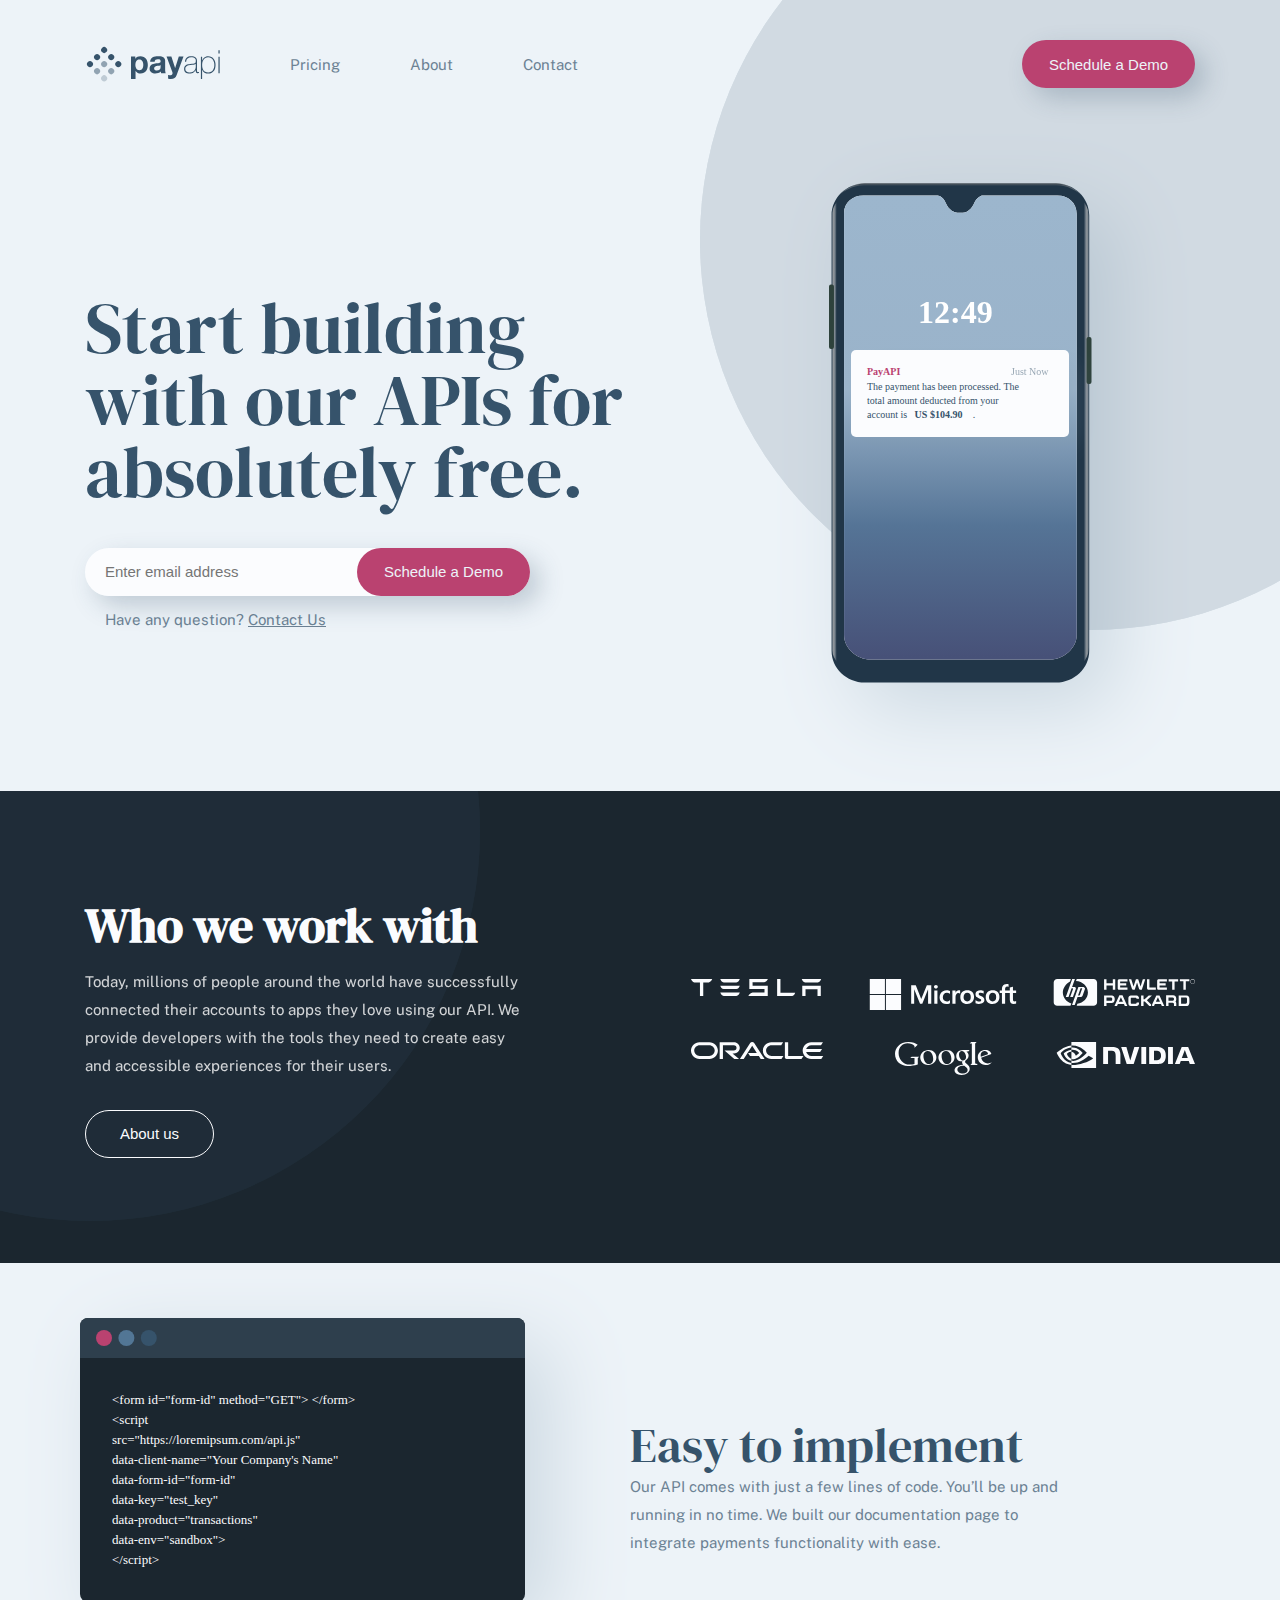
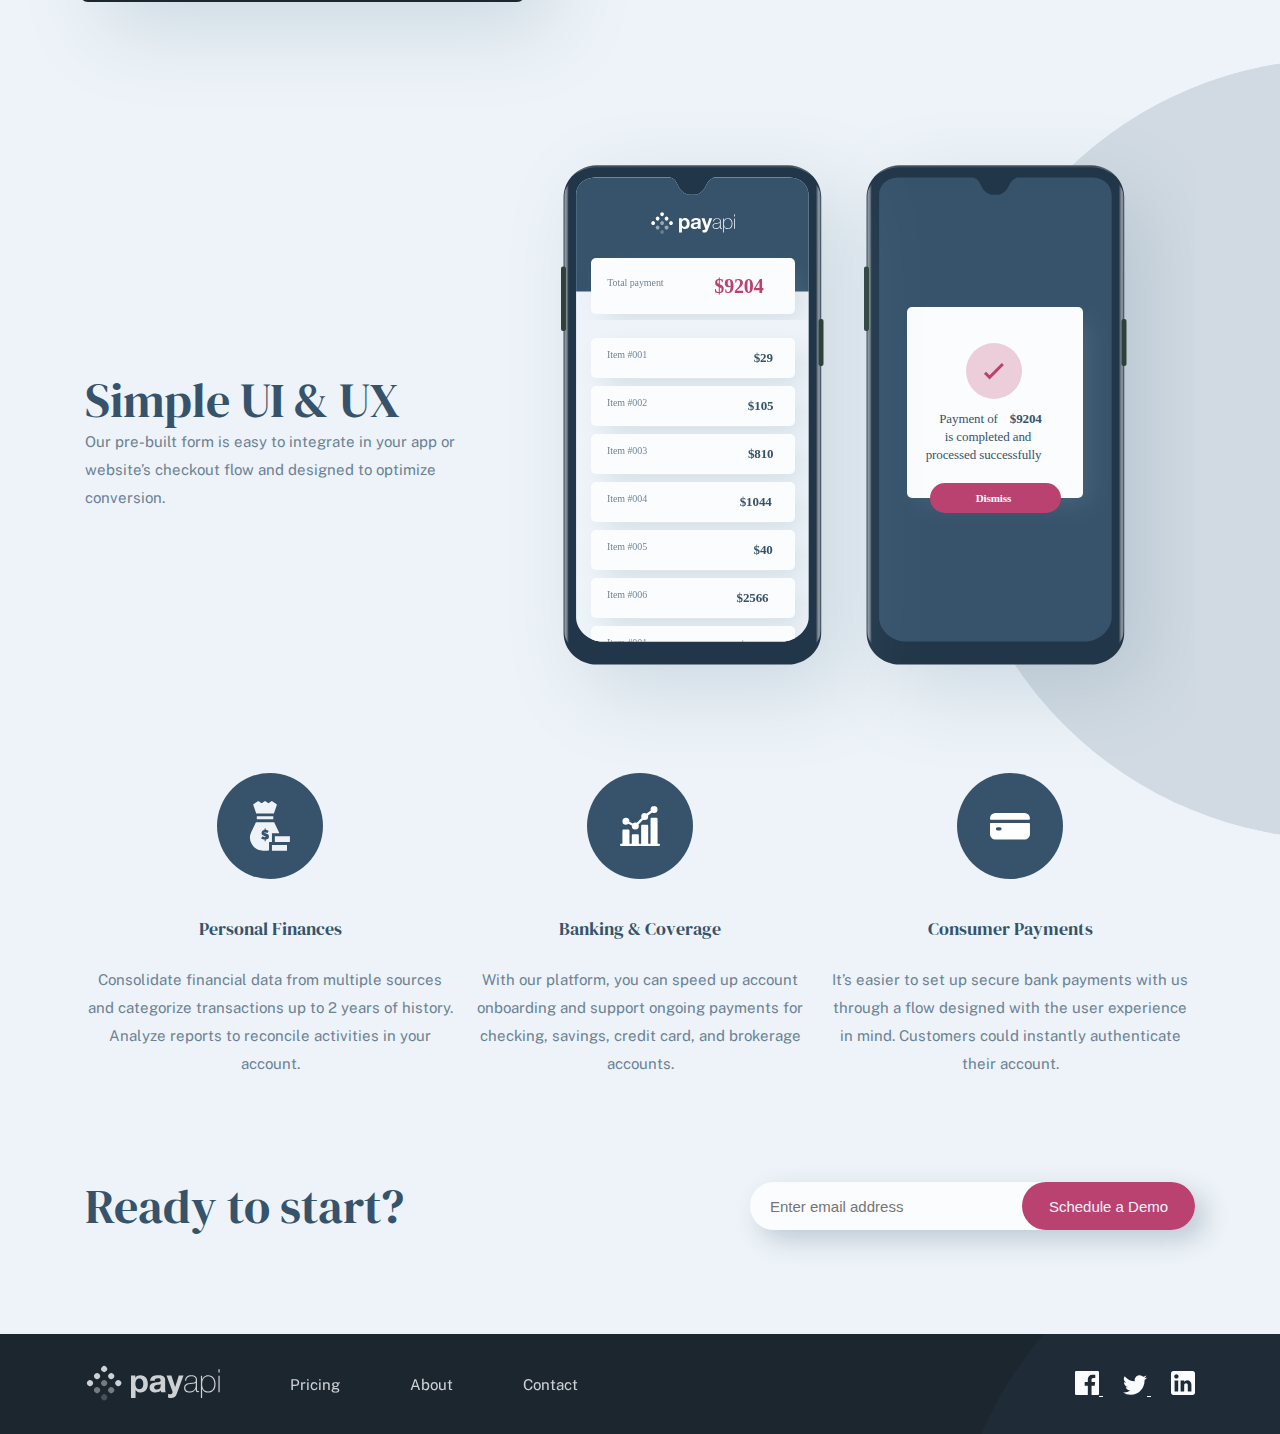
==== commit 70255155: "latest" ====
--- a/index.html
+++ b/index.html
@@ -151,13 +151,13 @@
           </ul>
         </nav>
         <div class="social-links">
-          <a class="social-link-icon">
+          <a class="social-link-icon" href="https://www.facebook.com/">
             <svg width="24" height="24" xmlns="http://www.w3.org/2000/svg"><path d="M22.675 0H1.325C.593 0 0 .593 0 1.325v21.351C0 23.407.593 24 1.325 24H12.82v-9.294H9.692v-3.622h3.128V8.413c0-3.1 1.893-4.788 4.659-4.788 1.325 0 2.463.099 2.795.143v3.24l-1.918.001c-1.504 0-1.795.715-1.795 1.763v2.313h3.587l-.467 3.622h-3.12V24h6.116c.73 0 1.323-.593 1.323-1.325V1.325C24 .593 23.407 0 22.675 0z" fill="#FBFCFE" fill-rule="nonzero"/></svg>
           </a>
-          <a class="social-link-icon">
+          <a class="social-link-icon" href="https://twitter.com/i/flow/login?input_flow_data=%7B%22requested_variant%22%3A%22eyJsYW5nIjoiZW4ifQ%3D%3D%22%7D">
             <svg width="24" height="20" xmlns="http://www.w3.org/2000/svg"><path d="M24 2.557a9.83 9.83 0 01-2.828.775A4.932 4.932 0 0023.337.608a9.864 9.864 0 01-3.127 1.195A4.916 4.916 0 0016.616.248c-3.179 0-5.515 2.966-4.797 6.045A13.978 13.978 0 011.671 1.149a4.93 4.93 0 001.523 6.574 4.903 4.903 0 01-2.229-.616c-.054 2.281 1.581 4.415 3.949 4.89a4.935 4.935 0 01-2.224.084 4.928 4.928 0 004.6 3.419A9.9 9.9 0 010 17.54a13.94 13.94 0 007.548 2.212c9.142 0 14.307-7.721 13.995-14.646A10.025 10.025 0 0024 2.557z" fill="#FBFCFE" fill-rule="nonzero"/></svg>
           </a>
-          <a class="social-link-icon">
+          <a class="social-link-icon" href="https://www.linkedin.com/feed/">
             <svg width="24" height="24" xmlns="http://www.w3.org/2000/svg"><path d="M21.6 0H2.4C1.08 0 0 1.08 0 2.4v19.2C0 22.92 1.08 24 2.4 24h19.2c1.32 0 2.4-1.08 2.4-2.4V2.4C24 1.08 22.92 0 21.6 0zM7.2 20.4H3.6V9.6h3.6v10.8zM5.4 7.56c-1.2 0-2.16-.96-2.16-2.16 0-1.2.96-2.16 2.16-2.16 1.2 0 2.16.96 2.16 2.16 0 1.2-.96 2.16-2.16 2.16zm15 12.84h-3.6v-6.36c0-.96-.84-1.8-1.8-1.8-.96 0-1.8.84-1.8 1.8v6.36H9.6V9.6h3.6v1.44c.6-.96 1.92-1.68 3-1.68 2.28 0 4.2 1.92 4.2 4.2v6.84z" fill="#FFF" fill-rule="nonzero"/></svg>
           </a>
         </div>
